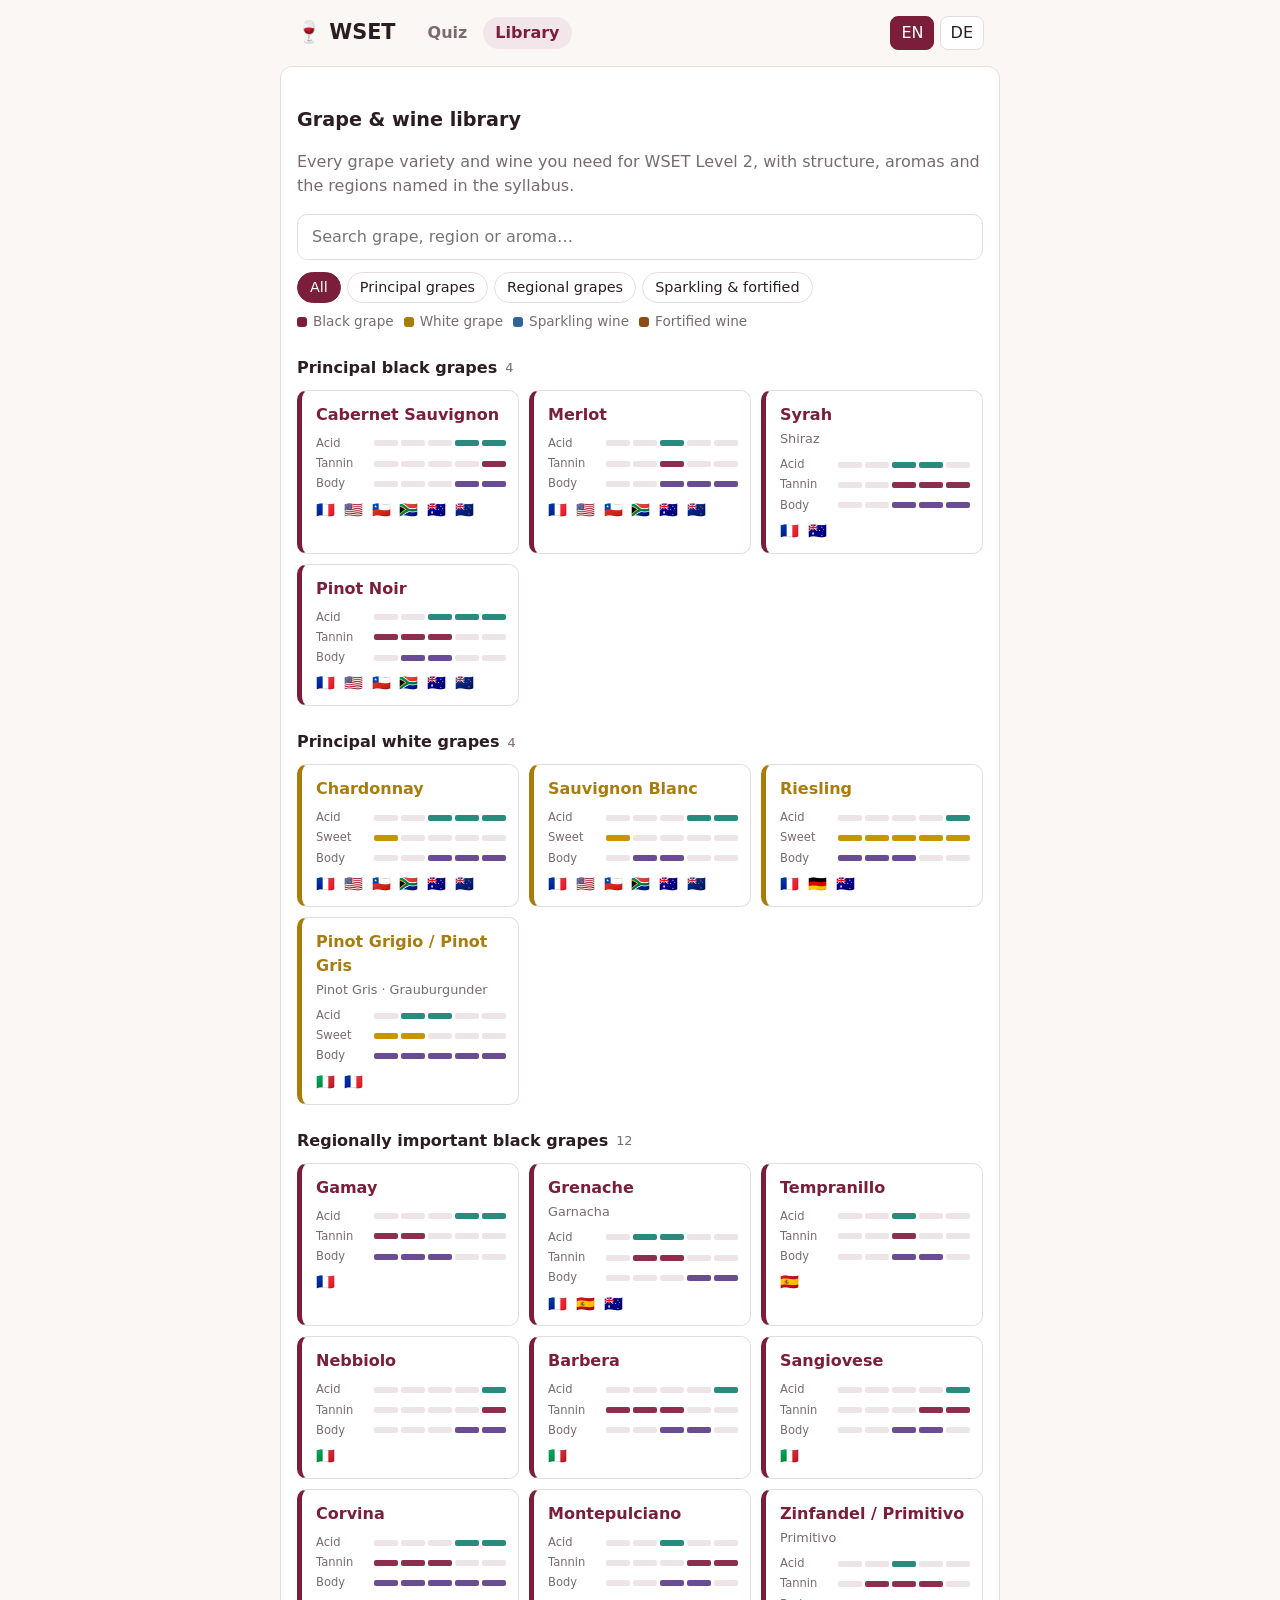
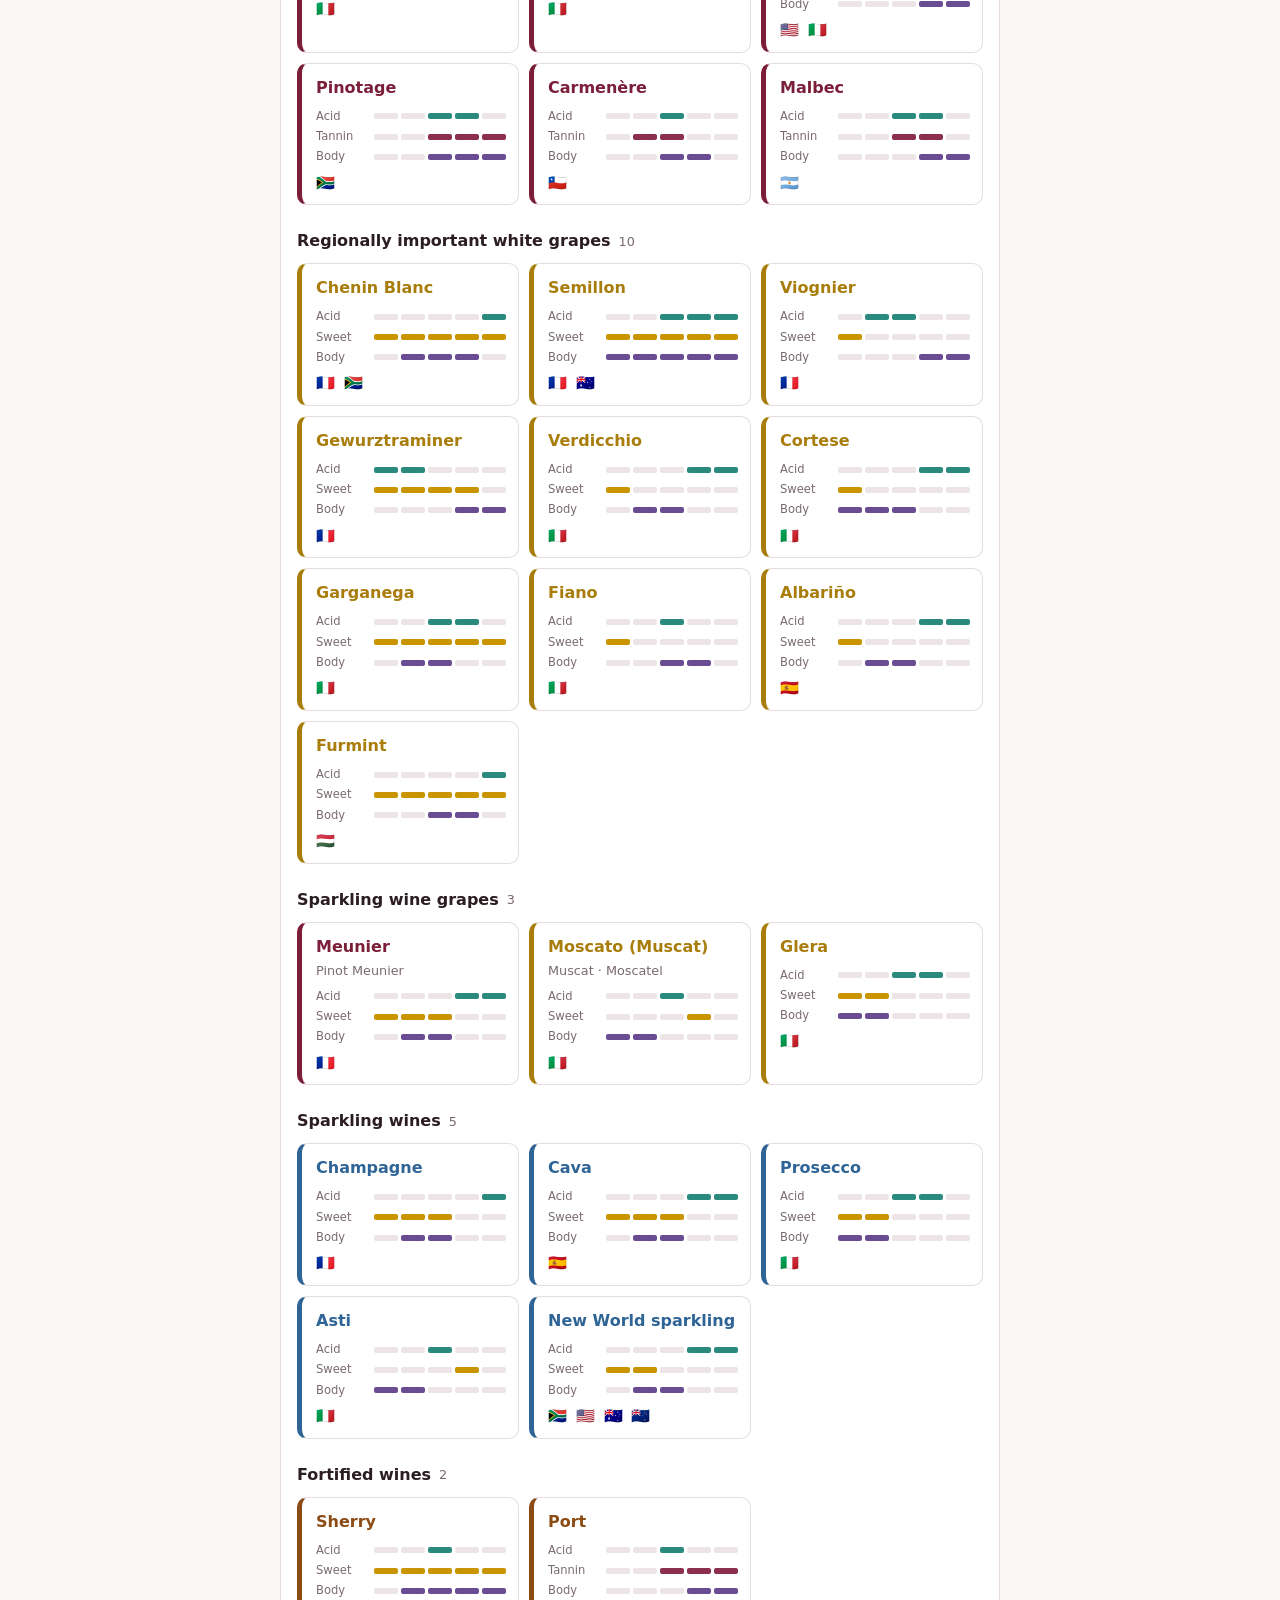
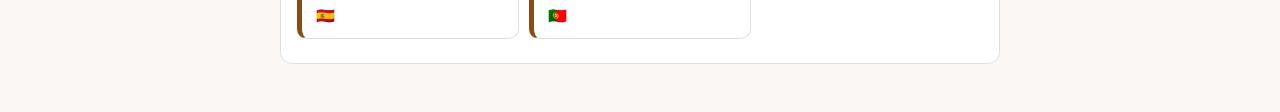
==== library.html @ d92b68db "add wine and grape library" ====
<!doctype html>
<html lang="en">
<head>
  <meta charset="utf-8">
  <meta name="viewport" content="width=device-width, initial-scale=1">
  <meta http-equiv="Content-Security-Policy" content="default-src 'self'; object-src 'none'; base-uri 'self'; form-action 'none'">
  <meta name="referrer" content="no-referrer">
  <title>WSET Library</title>
  <meta name="description" content="Grape and wine profiles for the WSET Level 2 Award in Wines (EN/DE).">
  <meta name="theme-color" content="#7b1e3a">
  <link rel="manifest" href="manifest.webmanifest">
  <link rel="icon" href="icons/icon-192.png" type="image/png">
  <link rel="apple-touch-icon" href="icons/apple-touch-icon.png">
  <link rel="stylesheet" href="style.css">
</head>
<body>
  <header>
    <h1>🍷 WSET</h1>
    <nav class="tabs" aria-label="Sections">
      <a href="index.html" data-i18n="navQuiz"></a>
      <a href="library.html" aria-current="page" data-i18n="navLibrary"></a>
    </nav>
    <div class="lang" role="group" aria-label="Language">
      <button data-lang="en">EN</button>
      <button data-lang="de">DE</button>
    </div>
  </header>

  <main class="library">
    <p id="error" class="error" hidden></p>

    <section id="overview" hidden>
      <h2 data-i18n="title"></h2>
      <p class="muted" data-i18n="intro"></p>

      <div class="toolbar">
        <input id="search" type="search" autocomplete="off" data-i18n-placeholder="search">
        <div id="kind-filter" class="chips" role="group"></div>
      </div>

      <div class="legend" aria-hidden="true">
        <span class="legend-item"><span class="kind-dot black"></span><span data-i18n="kind_black"></span></span>
        <span class="legend-item"><span class="kind-dot white"></span><span data-i18n="kind_white"></span></span>
        <span class="legend-item"><span class="kind-dot sparkling"></span><span data-i18n="kind_sparkling"></span></span>
        <span class="legend-item"><span class="kind-dot fortified"></span><span data-i18n="kind_fortified"></span></span>
      </div>

      <div id="groups"></div>
      <p id="empty" class="muted" hidden data-i18n="noMatch"></p>
    </section>

    <article id="detail" hidden></article>
  </main>

  <script src="common.js"></script>
  <script src="library.js"></script>
</body>
</html>
---- style.css ----
:root {
  --bg: #faf7f5;
  --card: #ffffff;
  --text: #2b1d22;
  --muted: #7a6a70;
  --border: #e6dcdf;
  --accent: #7b1e3a;
  --accent-soft: #f3e6ea;
  --ok: #2e7d4f;
  --ok-soft: #e3f3ea;
  --bad: #b3261e;
  --bad-soft: #fbe5e3;

  /* Library: wine kinds */
  --kind-black: #7b1e3a;
  --kind-black-soft: #f3e6ea;
  --kind-white: #a87d0b;
  --kind-white-soft: #faf1d9;
  --kind-sparkling: #2f6496;
  --kind-sparkling-soft: #e3eef8;
  --kind-fortified: #8a4b14;
  --kind-fortified-soft: #f6e8da;

  /* Library: aroma layers */
  --aroma-primary: #2e7d4f;
  --aroma-primary-soft: #e3f3ea;
  --aroma-secondary: #9a6510;
  --aroma-secondary-soft: #fbefd9;
  --aroma-tertiary: #6d4c41;
  --aroma-tertiary-soft: #efe5e1;

  /* Library: structure meters */
  --m-colour: #7b1e3a;
  --m-sweetness: #c89400;
  --m-acidity: #2a8a7e;
  --m-tannin: #8b2f4c;
  --m-alcohol: #c4562a;
  --m-body: #6a4c93;
  --m-off: #ece4e7;
}

@media (prefers-color-scheme: dark) {
  :root {
    --bg: #1a1416;
    --card: #241c1f;
    --text: #f1e9ec;
    --muted: #a8979d;
    --border: #3a2e33;
    --accent: #d16a8a;
    --accent-soft: #3a2530;
    --ok: #6cc592;
    --ok-soft: #1f3328;
    --bad: #f08a80;
    --bad-soft: #3d2220;

    --kind-black: #d16a8a;
    --kind-black-soft: #3a2530;
    --kind-white: #e2b84a;
    --kind-white-soft: #3a3020;
    --kind-sparkling: #8fb8e2;
    --kind-sparkling-soft: #1f2c3a;
    --kind-fortified: #d9a066;
    --kind-fortified-soft: #3a2a1c;

    --aroma-primary: #6cc592;
    --aroma-primary-soft: #1f3328;
    --aroma-secondary: #e2b056;
    --aroma-secondary-soft: #3a2f1c;
    --aroma-tertiary: #c9a596;
    --aroma-tertiary-soft: #352a26;

    --m-colour: #d16a8a;
    --m-sweetness: #e6bb3c;
    --m-acidity: #5cc4b5;
    --m-tannin: #d9819b;
    --m-alcohol: #ec8a5f;
    --m-body: #a88bd1;
    --m-off: #3a2e33;
  }
}

* { box-sizing: border-box; }

body {
  margin: 0;
  background: var(--bg);
  color: var(--text);
  font: 16px/1.5 system-ui, -apple-system, "Segoe UI", sans-serif;
}

header {
  display: flex;
  justify-content: space-between;
  align-items: center;
  gap: 12px;
  max-width: 720px;
  margin: 0 auto;
  padding: 16px;
}

.tabs { display: flex; gap: 4px; margin-right: auto; margin-left: 8px; }
.tabs a {
  color: var(--muted);
  text-decoration: none;
  padding: 4px 12px;
  border-radius: 999px;
  font-weight: 600;
}
.tabs a:hover { color: var(--text); }
.tabs a[aria-current="page"] { background: var(--accent-soft); color: var(--accent); }

h1 { font-size: 1.3rem; margin: 0; }
h2 { font-size: 1.2rem; line-height: 1.4; }

main {
  max-width: 720px;
  margin: 0 auto 48px;
  padding: 24px 16px;
  background: var(--card);
  border: 1px solid var(--border);
  border-radius: 12px;
}

@media (max-width: 760px) {
  main { margin: 0 16px 32px; }
}

button {
  font: inherit;
  cursor: pointer;
  border-radius: 8px;
  border: 1px solid var(--border);
  background: var(--card);
  color: var(--text);
  padding: 8px 14px;
}

button.primary { background: var(--accent); border-color: var(--accent); color: #fff; }
button.secondary { background: var(--accent-soft); border-color: var(--accent-soft); }
button.link { border: none; background: none; color: var(--muted); padding: 8px 0; }
button:disabled { cursor: default; }

.lang button { padding: 4px 10px; }
.lang button.active { background: var(--accent); border-color: var(--accent); color: #fff; }

fieldset { border: none; padding: 0; margin: 0 0 20px; }
legend { font-weight: 600; margin-bottom: 8px; }
fieldset > label { margin-right: 16px; white-space: nowrap; }
select { font: inherit; padding: 6px 10px; border-radius: 8px; border: 1px solid var(--border); background: var(--card); color: var(--text); }

.chips { display: flex; flex-wrap: wrap; gap: 8px; }
.chips label {
  display: inline-flex; align-items: center; gap: 6px;
  padding: 4px 10px; border: 1px solid var(--border); border-radius: 999px;
  font-size: 0.9rem; cursor: pointer;
}
.chips label:has(input:checked) { background: var(--accent-soft); border-color: var(--accent); }

.muted { color: var(--muted); }
.error { color: var(--bad); background: var(--bad-soft); padding: 12px; border-radius: 8px; }

.progress { height: 6px; background: var(--border); border-radius: 3px; overflow: hidden; }
#progress-bar { height: 100%; width: 0; background: var(--accent); transition: width 0.2s; }

.meta { display: flex; justify-content: space-between; align-items: center; margin-top: 12px; color: var(--muted); font-size: 0.9rem; }
.badge { background: var(--accent-soft); color: var(--accent); padding: 2px 10px; border-radius: 999px; font-weight: 600; }

.options { display: grid; gap: 10px; }
.options button {
  text-align: left; padding: 12px 14px; display: flex; gap: 10px; align-items: baseline;
}
.options button:not(:disabled):hover { border-color: var(--accent); }
.options .key { color: var(--muted); font-size: 0.85rem; min-width: 1em; }
.options button.correct { background: var(--ok-soft); border-color: var(--ok); }
.options button.wrong { background: var(--bad-soft); border-color: var(--bad); }

.feedback { margin-top: 16px; padding: 12px 14px; border-radius: 8px; border-left: 4px solid; }
.feedback.ok { background: var(--ok-soft); border-color: var(--ok); }
.feedback.bad { background: var(--bad-soft); border-color: var(--bad); }

.actions { display: flex; justify-content: space-between; align-items: center; margin-top: 20px; gap: 12px; }

.score { font-size: 2rem; font-weight: 700; margin: 0; }
.pass { color: var(--ok); font-weight: 600; }
.fail { color: var(--bad); font-weight: 600; }

.missed-item { border-top: 1px solid var(--border); padding: 12px 0; }
.missed-item p { margin: 4px 0; }
.missed-item .yours { color: var(--bad); }
.missed-item .right { color: var(--ok); }

/* ===================== Library ===================== */

.toolbar { display: flex; flex-direction: column; gap: 12px; margin: 16px 0 8px; }
.toolbar input[type="search"] {
  font: inherit; width: 100%; padding: 10px 14px;
  border: 1px solid var(--border); border-radius: 10px;
  background: var(--card); color: var(--text);
}
.toolbar input[type="search"]:focus { outline: 2px solid var(--accent); outline-offset: 1px; }

.chips .chip {
  display: inline-flex; align-items: center;
  padding: 4px 12px; border: 1px solid var(--border); border-radius: 999px;
  font-size: 0.9rem; background: var(--card); color: var(--text); text-decoration: none;
}
button.chip.active { background: var(--accent); border-color: var(--accent); color: #fff; }

.legend { display: flex; flex-wrap: wrap; align-items: center; gap: 6px 10px; font-size: 0.85rem; color: var(--muted); margin-bottom: 8px; }
.legend-item { display: inline-flex; align-items: center; gap: 6px; white-space: nowrap; }
.kind-dot { width: 10px; height: 10px; border-radius: 3px; display: inline-block; }
.kind-dot.black { background: var(--kind-black); }
.kind-dot.white { background: var(--kind-white); }
.kind-dot.sparkling { background: var(--kind-sparkling); }
.kind-dot.fortified { background: var(--kind-fortified); }

.group h3 { display: flex; align-items: center; gap: 8px; margin: 24px 0 10px; font-size: 1rem; }
.group h3 .count { font-size: 0.8rem; color: var(--muted); font-weight: 500; }

.tiles { display: grid; grid-template-columns: repeat(auto-fill, minmax(200px, 1fr)); gap: 10px; }

/* Kind colour: one variable per kind, reused by tiles and profiles. */
.kind-black { --kind: var(--kind-black); --kind-soft: var(--kind-black-soft); }
.kind-white { --kind: var(--kind-white); --kind-soft: var(--kind-white-soft); }
.kind-sparkling { --kind: var(--kind-sparkling); --kind-soft: var(--kind-sparkling-soft); }
.kind-fortified { --kind: var(--kind-fortified); --kind-soft: var(--kind-fortified-soft); }

.tile {
  display: flex; flex-direction: column; gap: 6px;
  padding: 12px 12px 10px 14px;
  border: 1px solid var(--border); border-left: 5px solid var(--kind);
  border-radius: 10px; background: var(--card); color: var(--text); text-decoration: none;
  transition: transform 0.1s, box-shadow 0.1s;
}
.tile:hover, .tile:focus-visible { box-shadow: 0 2px 10px rgba(0, 0, 0, 0.08); transform: translateY(-1px); border-color: var(--kind); }
.tile-name { font-weight: 700; color: var(--kind); }
.tile-syn { font-size: 0.8rem; color: var(--muted); margin-top: -4px; }
.tile-meters { display: grid; gap: 3px; margin-top: 2px; }
.tile-meter { display: grid; grid-template-columns: 52px 1fr; align-items: center; gap: 6px; font-size: 0.72rem; color: var(--muted); }
.tile-flags { font-size: 0.95rem; letter-spacing: 2px; }

/* Structure meters: 5 segments, range filled in the property's colour. */
.meter { display: inline-grid; grid-template-columns: repeat(5, 1fr); gap: 3px; width: 100%; max-width: 220px; }
.meter .seg { height: 10px; border-radius: 3px; background: var(--m-off); }
.meter.small .seg { height: 6px; border-radius: 2px; }
.meter.empty { display: inline; color: var(--muted); }
.meter-colour .seg.on { background: var(--kind, var(--m-colour)); }
.meter-sweetness .seg.on { background: var(--m-sweetness); }
.meter-acidity .seg.on { background: var(--m-acidity); }
.meter-tannin .seg.on { background: var(--m-tannin); }
.meter-alcohol .seg.on { background: var(--m-alcohol); }
.meter-body .seg.on { background: var(--m-body); }

/* Profile (detail view) */
.detail-nav { display: flex; justify-content: space-between; align-items: center; font-size: 0.9rem; }
.detail-nav a { color: var(--accent); text-decoration: none; font-weight: 600; }
.detail-nav .prevnext { display: flex; gap: 14px; }
.detail-nav .disabled { color: var(--muted); opacity: 0.5; }
.profile > .detail-nav:last-child { margin-top: 24px; padding-top: 12px; border-top: 1px solid var(--border); }

.profile-head {
  display: block; max-width: none; /* override the page-level header rule */
  margin: 14px 0 6px; padding: 16px 18px;
  border-radius: 12px; background: var(--kind-soft); border-left: 6px solid var(--kind);
}
.profile-head h2 { margin: 6px 0 0; font-size: 1.6rem; color: var(--kind); }
.profile-head .syn { margin: 2px 0 0; color: var(--muted); font-size: 0.9rem; }
.badges { display: flex; flex-wrap: wrap; gap: 6px; }
.badges .badge { font-size: 0.75rem; font-weight: 600; padding: 2px 10px; border-radius: 999px; }
.badges .badge.kind { background: var(--kind); color: var(--card); }
.badges .badge.lo { background: var(--card); color: var(--kind); border: 1px solid var(--kind); }

.profile-section h3 {
  font-size: 0.8rem; text-transform: uppercase; letter-spacing: 0.06em;
  color: var(--muted); margin: 22px 0 8px; padding-bottom: 4px; border-bottom: 1px solid var(--border);
}
.facts { margin: 0; padding-left: 20px; }
.facts li { margin: 4px 0; }

.profile table { width: 100%; border-collapse: collapse; }
.profile th, .profile td { text-align: left; vertical-align: middle; padding: 7px 8px 7px 0; border-bottom: 1px solid var(--border); }
.profile tr:last-child th, .profile tr:last-child td { border-bottom: none; }
.profile th { font-weight: 600; white-space: nowrap; width: 1%; padding-right: 14px; }
.structure .meter-cell { width: 45%; }
.structure .scale-text { color: var(--muted); font-size: 0.88rem; }

.aromas th small { display: block; font-weight: 400; font-size: 0.72rem; color: var(--muted); }
.aromas .aroma-primary th { color: var(--aroma-primary); }
.aromas .aroma-secondary th { color: var(--aroma-secondary); }
.aromas .aroma-tertiary th { color: var(--aroma-tertiary); }
.chips { display: flex; flex-wrap: wrap; gap: 6px; }
.chip.aroma { border: none; font-size: 0.85rem; padding: 3px 10px; }
.chip.aroma.primary { background: var(--aroma-primary-soft); color: var(--aroma-primary); }
.chip.aroma.secondary { background: var(--aroma-secondary-soft); color: var(--aroma-secondary); }
.chip.aroma.tertiary { background: var(--aroma-tertiary-soft); color: var(--aroma-tertiary); }

.regions .flag { margin-right: 6px; }
.chip.gi { background: var(--kind-soft); border-color: transparent; color: var(--text); font-size: 0.85rem; padding: 3px 10px; }
.chip.term { background: var(--card); border-color: var(--kind); color: var(--kind); font-size: 0.85rem; font-weight: 600; padding: 3px 10px; }
.chip.grape-link { border-color: var(--kind); color: var(--kind); font-weight: 600; }
.chip.grape-link:hover { background: var(--kind-soft); }

@media (max-width: 520px) {
  header { flex-wrap: wrap; }
  .tabs { margin-left: 0; order: 3; width: 100%; }
  .tiles { grid-template-columns: 1fr 1fr; }
  .tile-meter { grid-template-columns: 1fr; gap: 2px; }
  .profile th { white-space: normal; }
  .structure .meter-cell { width: auto; }
  .structure tr { display: grid; grid-template-columns: 88px 1fr; }
  .structure .scale-text { grid-column: 2; padding-top: 0; }
  .structure th, .structure td { border-bottom: none; }
  .structure tr { border-bottom: 1px solid var(--border); padding: 4px 0; }
}
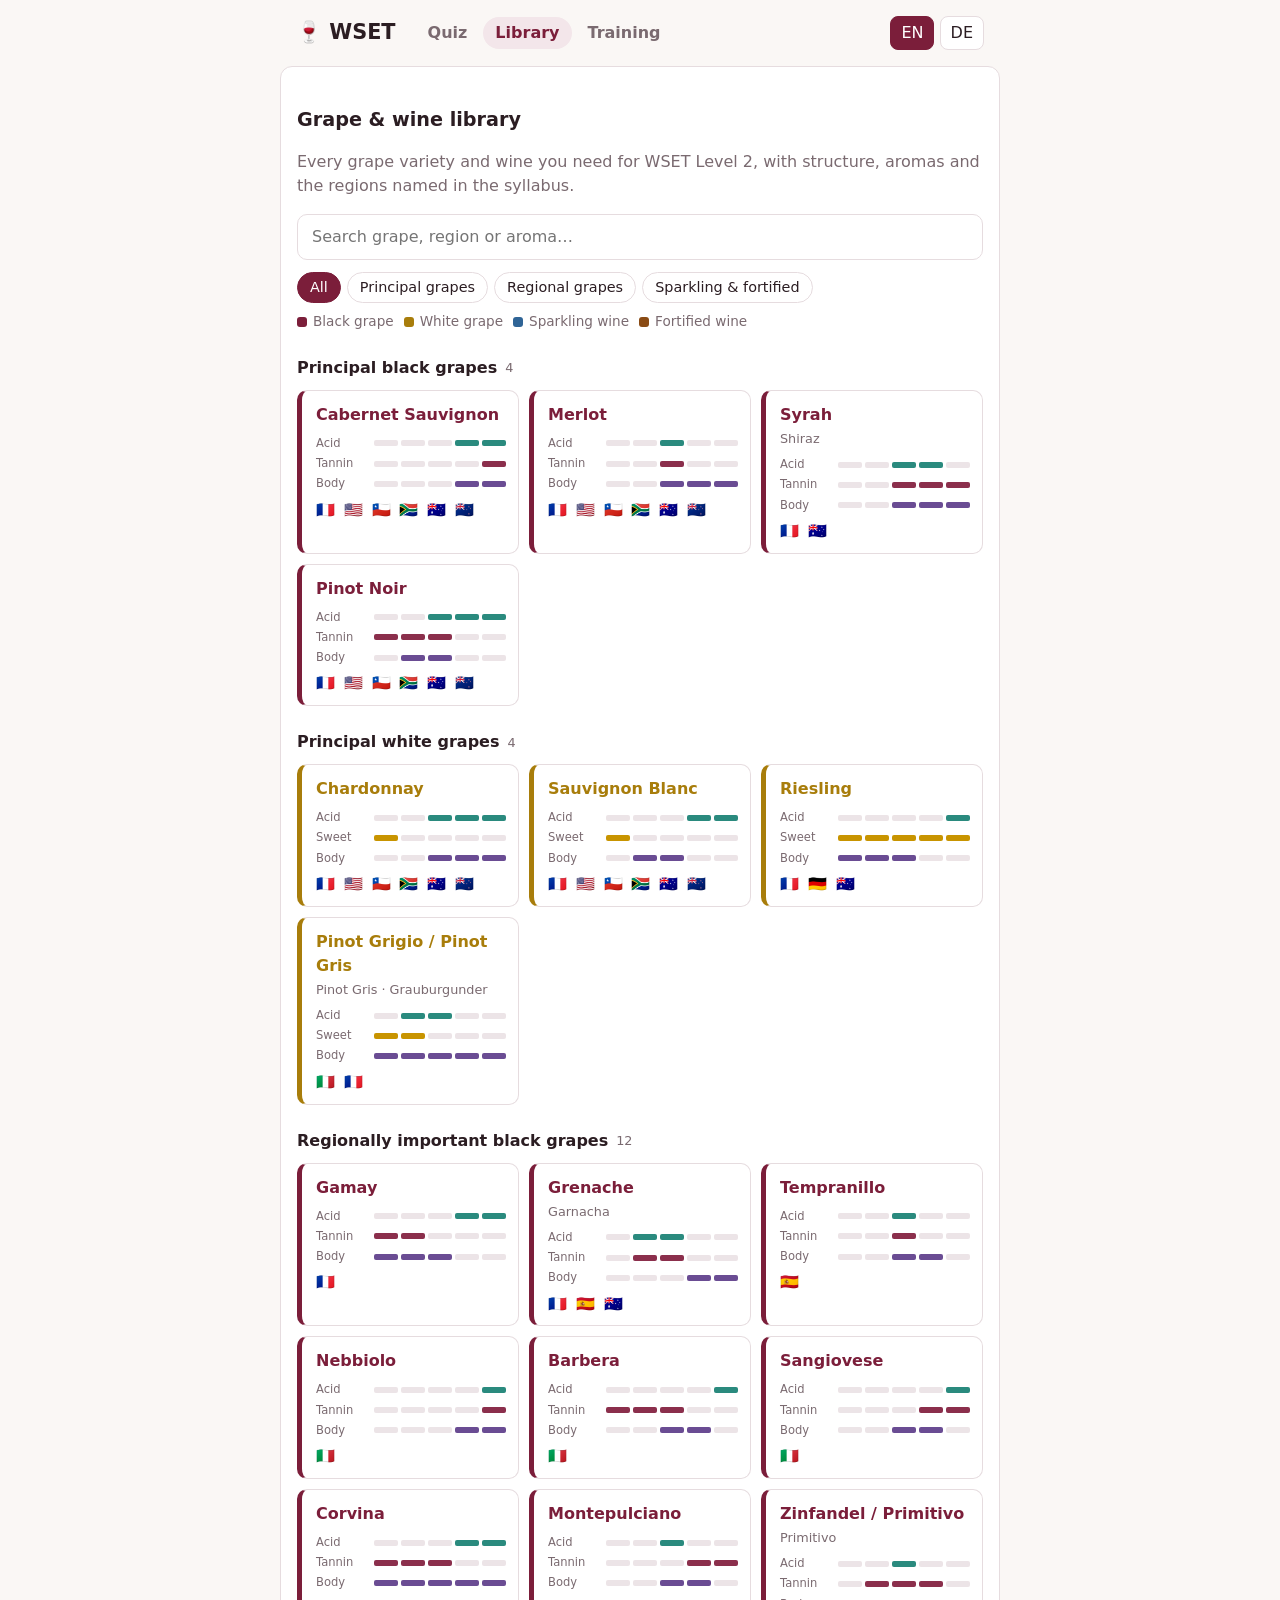
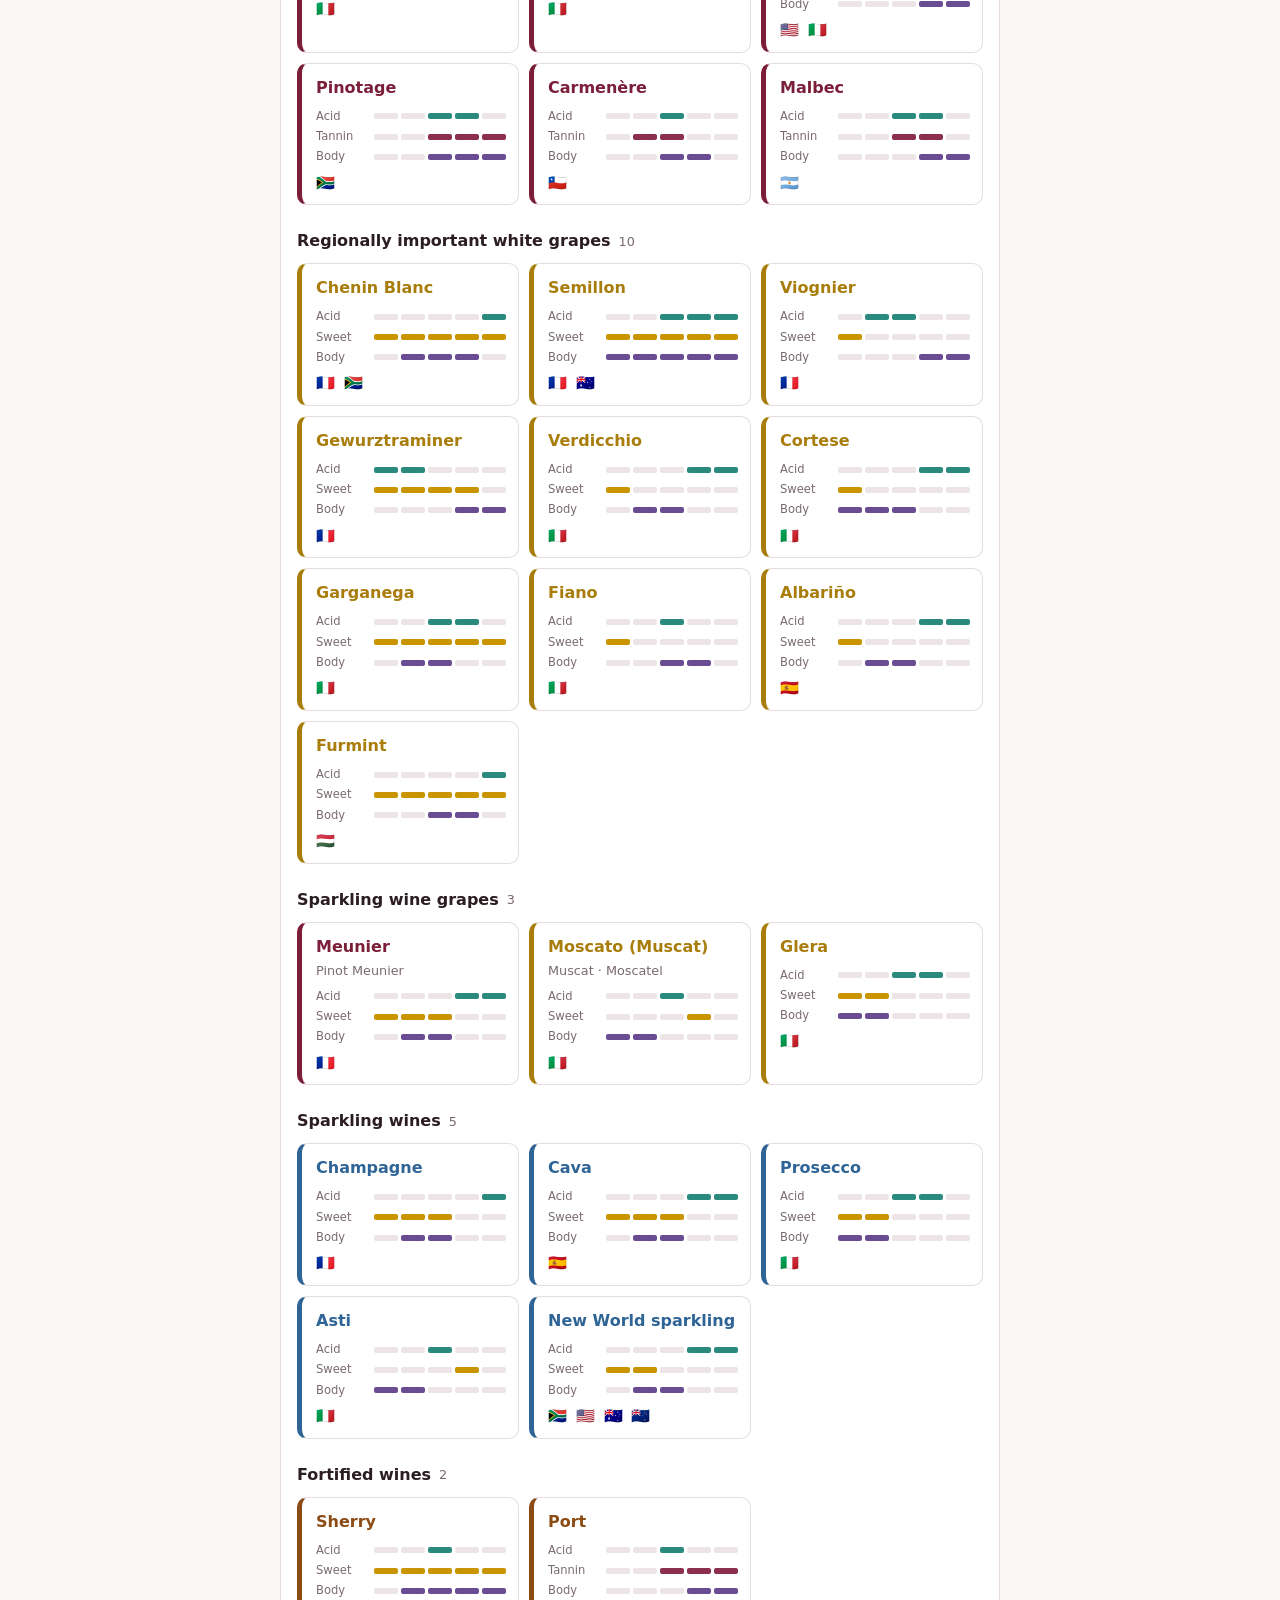
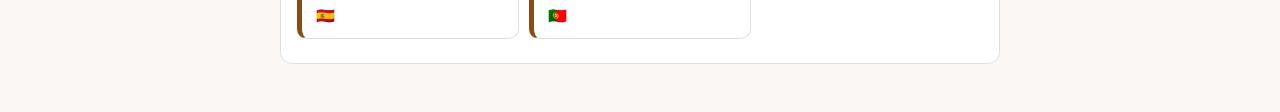
==== commit 538b7f99: "add trainer" ====
--- a/library.html
+++ b/library.html
@@ -19,6 +19,7 @@
     <nav class="tabs" aria-label="Sections">
       <a href="index.html" data-i18n="navQuiz"></a>
       <a href="library.html" aria-current="page" data-i18n="navLibrary"></a>
+      <a href="trainer.html" data-i18n="navTraining"></a>
     </nav>
     <div class="lang" role="group" aria-label="Language">
       <button data-lang="en">EN</button>
@@ -53,6 +54,7 @@
   </main>
 
   <script src="common.js"></script>
+  <script src="profile.js"></script>
   <script src="library.js"></script>
 </body>
 </html>
--- a/style.css
+++ b/style.css
@@ -312,3 +312,68 @@
   .structure th, .structure td { border-bottom: none; }
   .structure tr { border-bottom: 1px solid var(--border); padding: 4px 0; }
 }
+
+/* Library: signature line and trainer mastery ring on tiles */
+.profile-head .signature { margin: 8px 0 0; font-size: 0.92rem; }
+.tile-foot { display: flex; justify-content: space-between; align-items: center; gap: 6px; }
+.ring {
+  --pct: 0;
+  width: 30px; height: 30px; border-radius: 50%; flex: none;
+  display: grid; place-items: center; font-size: 0.62rem; font-weight: 700; color: var(--text);
+  background:
+    radial-gradient(var(--card) 58%, transparent 60%),
+    conic-gradient(var(--ok) calc(var(--pct) * 1%), var(--m-off) 0);
+}
+
+/* ===================== Trainer ===================== */
+.modes { display: grid; grid-template-columns: 1fr 1fr; gap: 10px; margin: 16px 0 20px; }
+.mode {
+  display: flex; flex-direction: column; gap: 4px; text-align: left;
+  padding: 14px 16px; border: 1px solid var(--border); border-radius: 12px;
+}
+.mode span { color: var(--muted); font-size: 0.88rem; }
+.mode.active { border: 2px solid var(--accent); background: var(--accent-soft); padding: 13px 15px; }
+.mode.active strong { color: var(--accent); }
+.deck-info { color: var(--muted); font-size: 0.9rem; background: var(--accent-soft); padding: 10px 12px; border-radius: 8px; }
+
+.badge.deck { background: var(--aroma-secondary-soft); color: var(--aroma-secondary); }
+
+.blind-card { border: 1px solid var(--border); border-left: 5px solid var(--kind); border-radius: 10px; padding: 8px 14px 12px; margin-bottom: 14px; }
+.blind-card .chips { margin-top: 8px; }
+.trainer table { width: 100%; border-collapse: collapse; }
+.trainer th, .trainer td { text-align: left; vertical-align: middle; padding: 6px 8px 6px 0; border-bottom: 1px solid var(--border); }
+.trainer tr:last-child th, .trainer tr:last-child td { border-bottom: none; }
+.trainer th { font-weight: 600; white-space: nowrap; width: 1%; padding-right: 14px; }
+
+.h2h-option .opt-name small { display: block; color: var(--muted); font-size: 0.78rem; }
+.options .h2h-option { border-left: 4px solid var(--kind); }
+.opt-name { display: flex; flex-direction: column; }
+
+.trainer-fb { display: grid; gap: 8px; }
+.trainer-fb p { margin: 0; }
+.fb-title { font-weight: 700; }
+.fb-title.ok { color: var(--ok); }
+.fb-title.bad { color: var(--bad); }
+.compare { font-size: 0.9rem; background: var(--card); border-radius: 8px; }
+.compare thead th { font-size: 0.78rem; color: var(--muted); font-weight: 600; white-space: normal; }
+.compare td { width: 40%; }
+.compare tr.differs th, .compare tr.differs td { background: var(--aroma-secondary-soft); }
+.compare tr.differs th { color: var(--aroma-secondary); box-shadow: inset 3px 0 0 var(--aroma-secondary); padding-left: 8px; }
+.compare .chips { gap: 4px; }
+.compare .chip.aroma { font-size: 0.75rem; padding: 2px 8px; }
+.giveaway { font-size: 0.92rem; }
+.deck-note { font-size: 0.85rem; color: var(--muted); }
+.deck-note.done { color: var(--ok); font-weight: 600; }
+.small { font-size: 0.8rem; }
+.name-link { color: var(--kind); font-weight: 700; text-decoration: none; }
+.name-link:hover { text-decoration: underline; }
+.mixups { padding-left: 20px; }
+.mixups li { margin: 6px 0; }
+
+@media (max-width: 520px) {
+  .modes { grid-template-columns: 1fr; }
+  .trainer .structure.blind tr { display: grid; grid-template-columns: 80px 1fr; }
+  .trainer .structure.blind .scale-text { grid-column: 2; padding-top: 0; font-size: 0.8rem; }
+  .trainer .structure.blind th, .trainer .structure.blind td { border-bottom: none; }
+  .trainer .structure.blind tr { border-bottom: 1px solid var(--border); padding: 2px 0; }
+}
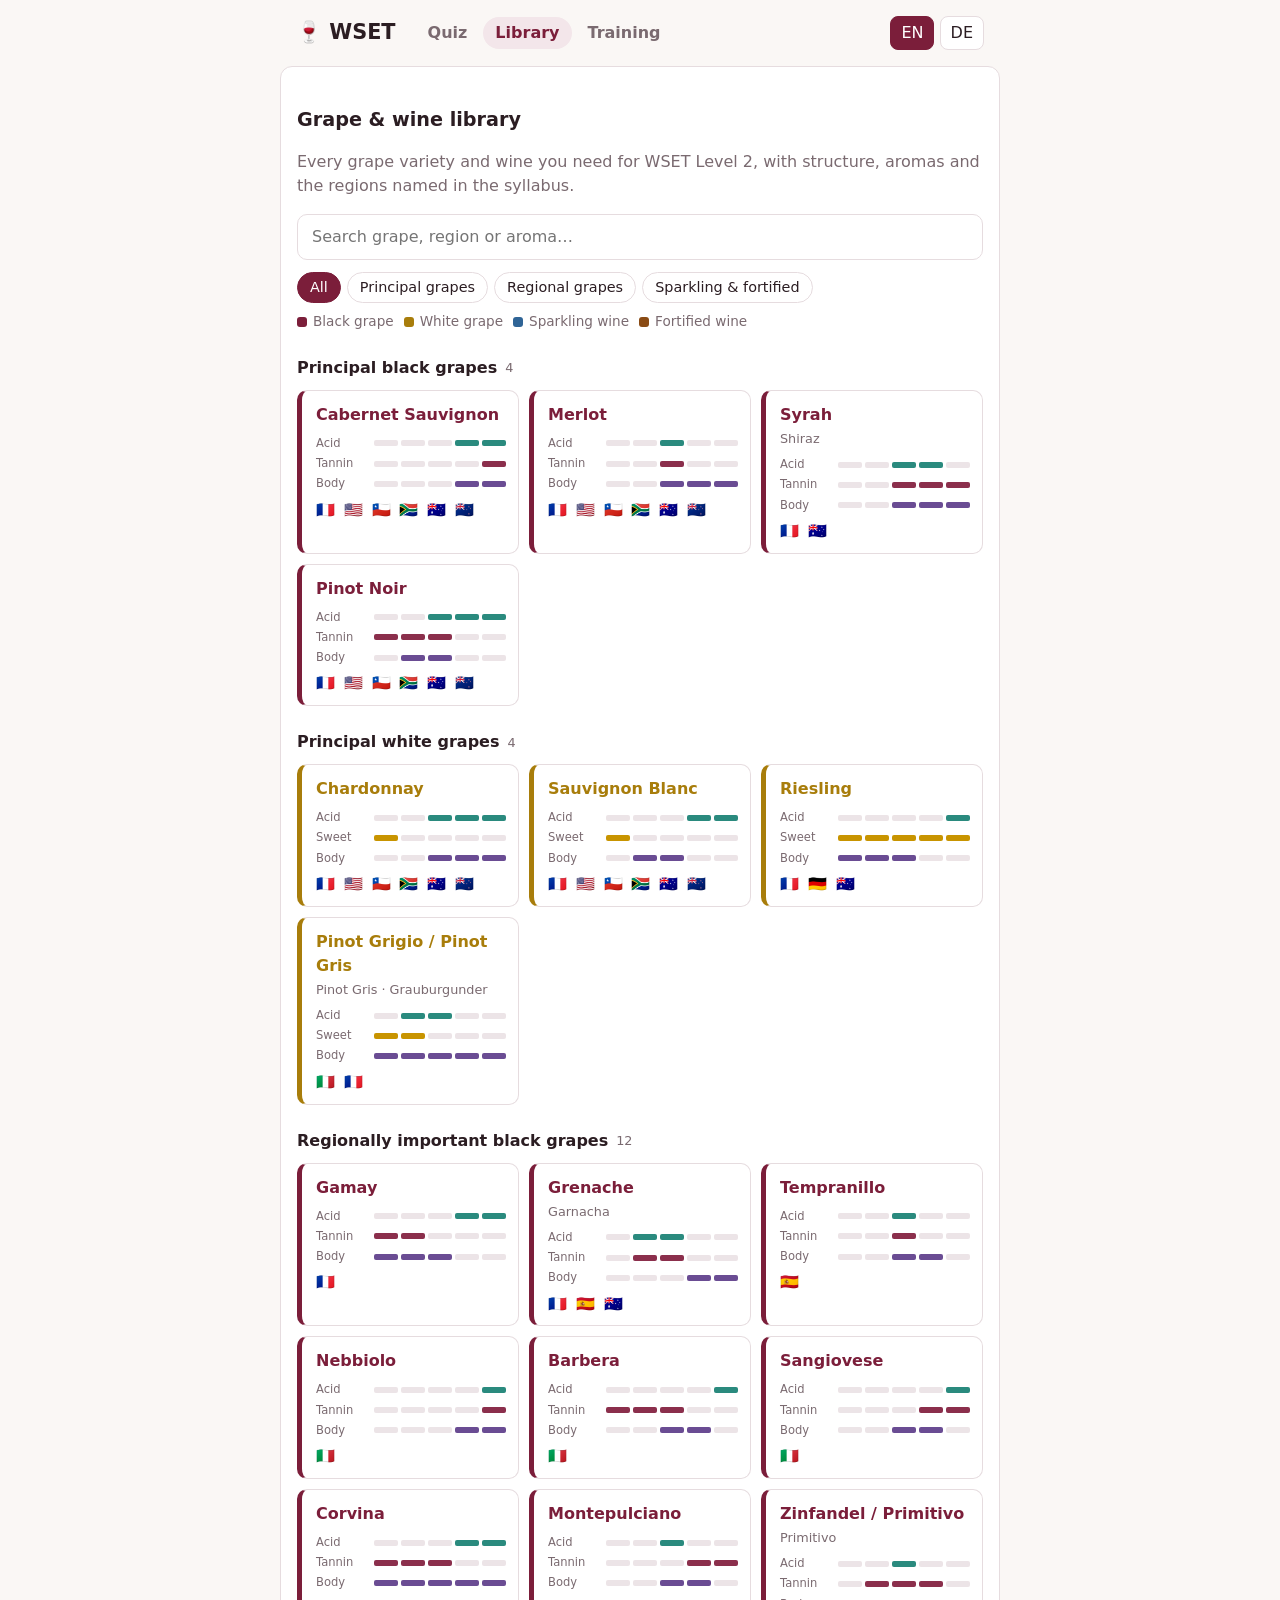
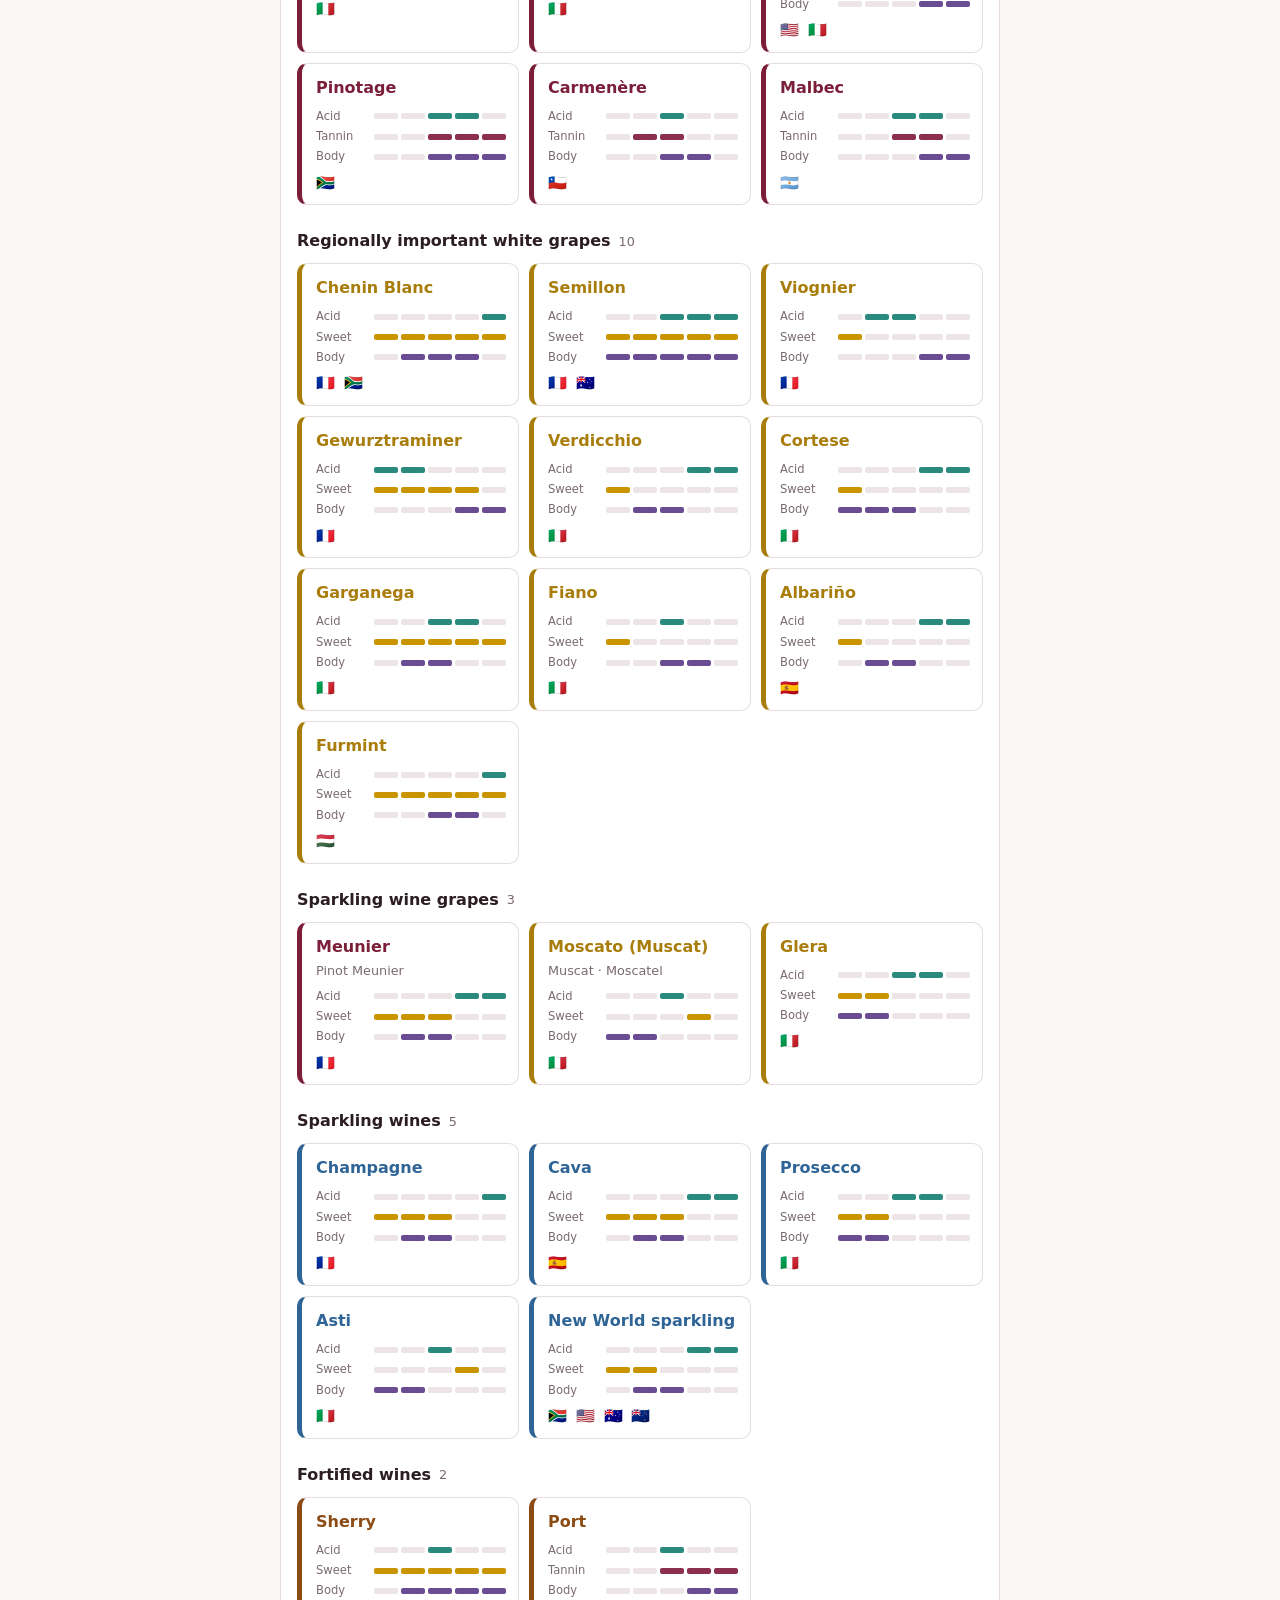
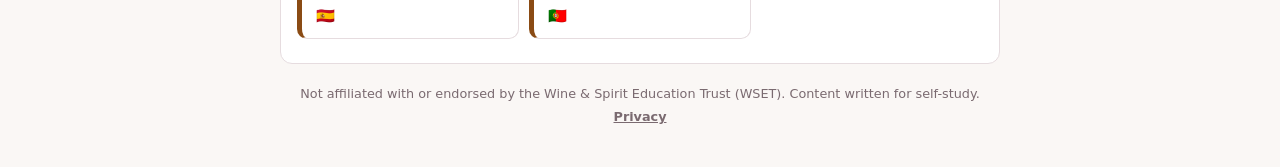
==== commit d26e843e: "add privace notice" ====
--- a/library.html
+++ b/library.html
@@ -53,6 +53,11 @@
     <article id="detail" hidden></article>
   </main>
 
+  <footer class="site-footer">
+    <span data-shared="disclaimer"></span>
+    <a href="privacy.html" data-shared="privacyLink"></a>
+  </footer>
+
   <script src="common.js"></script>
   <script src="profile.js"></script>
   <script src="library.js"></script>
--- a/style.css
+++ b/style.css
@@ -80,6 +80,9 @@
 }
 
 * { box-sizing: border-box; }
+
+/* The hidden attribute must always win, even over display rules like .trainer-fb { display: grid }. */
+[hidden] { display: none !important; }
 
 body {
   margin: 0;
@@ -377,3 +380,69 @@
   .trainer .structure.blind th, .trainer .structure.blind td { border-bottom: none; }
   .trainer .structure.blind tr { border-bottom: 1px solid var(--border); padding: 2px 0; }
 }
+
+/* Trainer: more modes */
+.mode.wide { grid-column: 1 / -1; }
+
+/* Build the profile: tappable 5-step pickers */
+.picker { max-width: 260px; gap: 4px; }
+.picker .seg {
+  height: 22px; padding: 0; border: 1px solid var(--border); border-radius: 5px;
+  background: var(--m-off); cursor: pointer;
+}
+.picker .seg:hover { border-color: var(--text); }
+.picker.meter-sweetness .seg.on { background: var(--m-sweetness); }
+.picker.meter-acidity .seg.on { background: var(--m-acidity); }
+.picker.meter-tannin .seg.on { background: var(--m-tannin); }
+.picker.meter-alcohol .seg.on { background: var(--m-alcohol); }
+.picker.meter-body .seg.on { background: var(--m-body); }
+.picker.meter-colour .seg.on { background: var(--kind, var(--m-colour)); }
+.meter .seg.pick { outline: 2px solid var(--text); outline-offset: 1px; }
+.build-head { margin: 4px 0 2px; font-size: 0.85rem; }
+.badge-kind { font-weight: 700; color: var(--kind); }
+.verdict { font-weight: 700; white-space: nowrap; }
+.verdict.hit { color: var(--ok); }
+.verdict.near { color: var(--aroma-secondary); }
+.verdict.miss { color: var(--bad); }
+.aroma-instruction { margin: 12px 0 6px; font-weight: 600; font-size: 0.92rem; }
+.pick-chip { cursor: pointer; }
+button.pick-chip.active { background: var(--aroma-primary-soft); border-color: var(--aroma-primary); color: var(--aroma-primary); font-weight: 600; }
+.pick-chip.hit { background: var(--ok-soft); border-color: var(--ok); color: var(--ok); font-weight: 600; }
+.pick-chip.miss { background: var(--bad-soft); border-color: var(--bad); color: var(--bad); text-decoration: line-through; }
+.pick-chip.missed { border: 2px dashed var(--ok); color: var(--ok); }
+.pick-chip.idle { opacity: 0.55; }
+.options .check { justify-self: end; padding: 10px 22px; }
+.form-error { color: var(--bad); font-size: 0.85rem; margin: 0; }
+
+/* Aroma sorting */
+.clue-card {
+  display: flex; flex-wrap: wrap; justify-content: center; gap: 10px;
+  padding: 22px 12px; margin-bottom: 14px;
+  border: 1px dashed var(--border); border-radius: 12px; background: var(--bg);
+}
+.clue { font-size: 1.25rem; font-weight: 700; padding: 6px 18px; border-radius: 999px; background: var(--card); border: 1px solid var(--border); }
+.options .layer-option { border-left: 4px solid var(--layer); }
+.layer-option.aroma-primary { --layer: var(--aroma-primary); }
+.layer-option.aroma-secondary { --layer: var(--aroma-secondary); }
+.layer-option.aroma-tertiary { --layer: var(--aroma-tertiary); }
+
+@media (max-width: 520px) {
+  .trainer .structure.build tr { display: grid; grid-template-columns: 80px 1fr; }
+  .trainer .structure.build .scale-text { grid-column: 2; padding-top: 0; font-size: 0.8rem; }
+  .trainer .structure.build th, .trainer .structure.build td { border-bottom: none; }
+  .trainer .structure.build tr { border-bottom: 1px solid var(--border); padding: 2px 0; }
+  .picker { max-width: none; }
+}
+
+/* Footer on every page */
+.site-footer {
+  max-width: 720px; margin: -28px auto 40px; padding: 0 16px;
+  display: flex; flex-wrap: wrap; justify-content: center; gap: 4px 14px;
+  font-size: 0.8rem; color: var(--muted); text-align: center;
+}
+.site-footer a { color: var(--muted); font-weight: 600; }
+.site-footer a:hover { color: var(--accent); }
+
+/* Privacy page */
+.privacy a { color: var(--accent); font-weight: 600; }
+.privacy .profile-section p { margin: 6px 0; }
